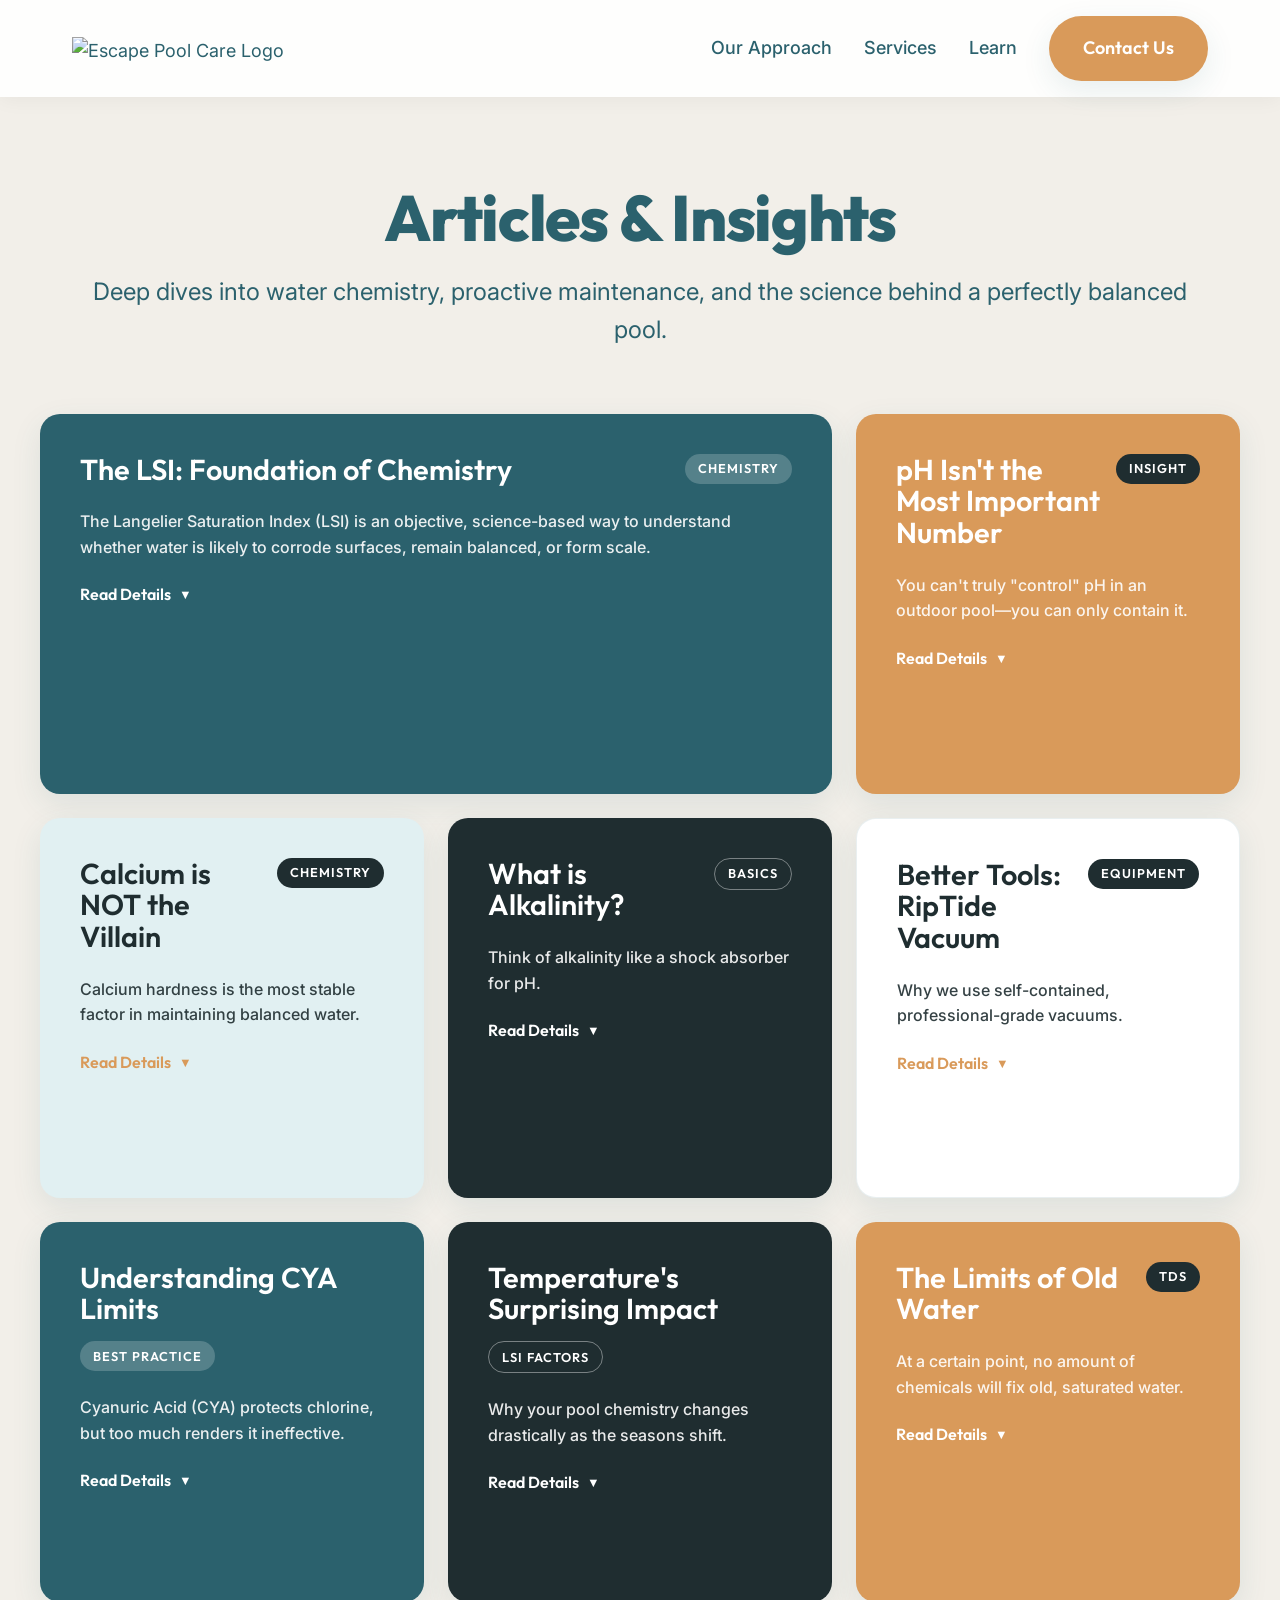
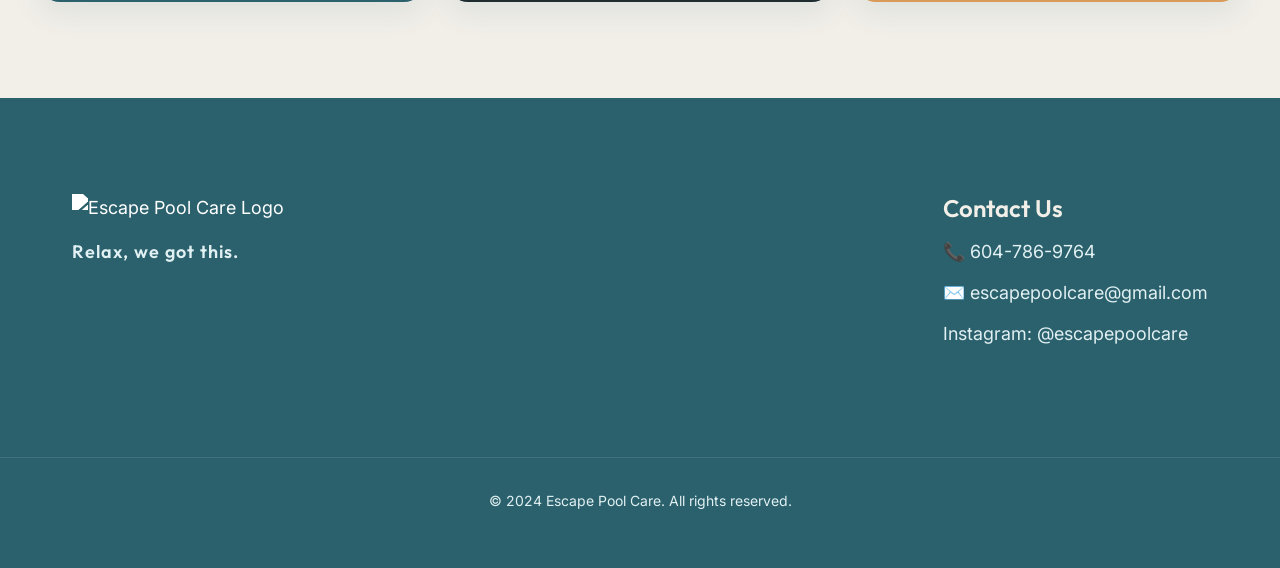
==== blog.html @ 66d0ea08 "Add files via upload" ====
<!DOCTYPE html>
<html lang="en">
<head>
    <meta charset="UTF-8">
    <meta name="viewport" content="width=device-width, initial-scale=1.0">
    <title>Learn | Escape Pool Care</title>
    <link rel="preconnect" href="https://fonts.googleapis.com">
    <link rel="preconnect" href="https://fonts.gstatic.com" crossorigin>
    <link href="https://fonts.googleapis.com/css2?family=Inter:wght@400;500;600&family=Outfit:wght@400;600;800&display=swap" rel="stylesheet">
    <link rel="stylesheet" href="styles.css">
</head>
<body>
    <!-- Navbar -->
    <header class="navbar">
        <div class="container nav-content">
            <a href="index.html" class="logo-link">
                <img src="assets/escape-long.png" alt="Escape Pool Care Logo" class="brand-logo prominent">
            </a>
            <nav class="nav-links">
                <a href="index.html#approach">Our Approach</a>
                <a href="services.html">Services</a>
                <a href="blog.html">Learn</a>
                <a href="contact.html" class="btn btn-primary">Contact Us</a>
            </nav>
        </div>
    </header>

    <!-- Blog Header -->
    <section class="page-header container">
        <h1 class="fade-in">Articles & Insights</h1>
        <p class="subtitle fade-in">Deep dives into water chemistry, proactive maintenance, and the science behind a perfectly balanced pool.</p>
    </section>

    <!-- Instagram-style Tile Grid for Blog Posts -->
    <section class="container section pt-0">
        <div class="tile-grid blog-grid">

            <!-- LSI Post -->
            <div class="tile tile-primary tile-large fade-in toggle-card">
                <div class="tile-content">
                    <div class="tile-header">
                        <h2>The LSI: Foundation of Chemistry</h2>
                        <span class="tile-tag">Chemistry</span>
                    </div>
                    <p class="tile-desc summary-text">The Langelier Saturation Index (LSI) is an objective, science-based way to understand whether water is likely to corrode surfaces, remain balanced, or form scale.</p>
                    
                    <div class="card-details">
                        <p>The Langelier Saturation Index (LSI) is a foundational concept in water chemistry and a cornerstone of our approach to proactive pool care. Originally developed in the 1930s by Dr. Wilfred Langelier, the LSI measures the balance of water with respect to calcium carbonate (CaCO₃). It's an objective, science-based way to understand whether water is likely to corrode surfaces, remain balanced, or form scale, all of which are critical for maintaining healthy, long-lasting pool water.</p>
                        <h4>What LSI Is and Why It Matters</h4>
                        <p>Water is a universal solvent that constantly seeks equilibrium. The LSI expresses this drive for balance as a single number: 0.00 is perfectly balanced. Below – 0.30 indicates water is undersaturated with calcium carbonate and will aggressively seek calcium, potentially damaging pool surfaces. Above +0.30 means water is oversaturated and likely to deposit unwanted scale.</p>
                        <p>Keeping the LSI within the acceptable range helps prevent etching, corrosion, scaling, plaster dust, and other common pool water problems that occur when chemistry is out of balance.</p>
                        <h4>A Better Way to Think About Water</h4>
                        <p>Rather than reacting to changes in pool chemistry after problems appear, understanding and managing the LSI allows for predictive and proactive pool care. By focusing on equilibrium and water balance, pool owners and operators can reduce maintenance headaches and protect their investment over time.</p>
                    </div>
                    <button class="expand-btn">Read Details <span class="arrow">▼</span></button>
                </div>
            </div>

            <!-- pH Post -->
            <div class="tile tile-accent fade-in toggle-card">
                <div class="tile-content">
                    <div class="tile-header">
                        <h2>pH Isn't the Most Important Number</h2>
                        <span class="tile-tag dark">Insight</span>
                    </div>
                    <p class="tile-desc summary-text">You can't truly "control" pH in an outdoor pool—you can only contain it.</p>
                    
                    <div class="card-details">
                        <p>When most people think about pool chemistry, pH is often the first number they learn about. Traditional pool guidelines suggest keeping pH around 7.4–7.6. But what if that focus misses the bigger picture?</p>
                        <p>pH measures how acidic or basic water is, specifically the concentration of hydrogen ions in the water. But pH doesn't exist in isolation, it's part of a complex web of water chemistry that includes things like total alkalinity, calcium hardness, and cyanuric acid.</p>
                        <p>Here's the critical insight: you can't truly "control" pH in an outdoor pool — you can only contain it. That's because pH naturally rises over time as carbon dioxide (CO₂) leaves the water and seeks equilibrium with the air above. Pools, like an opened carbonated drink, slowly lose CO₂ until they reach a natural upper limit called the pH ceiling.</p>
                        <p>Instead of treating pH as a target to control, at Escape Pool Care we focus on setting a predictable pH ceiling using alkalinity and maintaining overall water balance so that pH naturally stays within safe, stable limits.</p>
                    </div>
                    <button class="expand-btn">Read Details <span class="arrow">▼</span></button>
                </div>
            </div>

            <!-- Calcium Post -->
            <div class="tile tile-secondary fade-in toggle-card">
                <div class="tile-content">
                    <div class="tile-header">
                        <h2 class="dark-text">Calcium is NOT the Villain</h2>
                        <span class="tile-tag dark">Chemistry</span>
                    </div>
                    <p class="tile-desc dark-text summary-text">Calcium hardness is the most stable factor in maintaining balanced water.</p>
                    
                    <div class="card-details">
                        <p>When it comes to pool chemistry, calcium hardness often gets a bad rap. Many people assume that high calcium automatically means scale problems. In reality, calcium hardness is one of the most important and stable factors in maintaining balanced water, especially when viewed through the lens of the LSI.</p>
                        <p>Of all the factors in the LSI equation, calcium hardness provides the most stable baseline. Parameters like pH and alkalinity can fluctuate daily, but calcium hardness changes slowly. This makes it the best anchor for achieving a balanced LSI that keeps water neither corrosive nor scale-forming.</p>
                        <p>Many pool owners are taught to fear calcium because scale is often made of calcium carbonate. However, scale doesn't occur because calcium levels are "high", it occurs because the overall chemistry conditions push the LSI too high. Calcium hardness simply supplies calcium ions, it doesn't force them out of solution.</p>
                        <p>Don't treat calcium hardness as a villain — it's a key stabilizer of your water chemistry.</p>
                    </div>
                    <button class="expand-btn">Read Details <span class="arrow">▼</span></button>
                </div>
            </div>

            <!-- Alkalinity Post -->
            <div class="tile tile-dark fade-in toggle-card">
                <div class="tile-content">
                    <div class="tile-header">
                        <h2>What is Alkalinity?</h2>
                        <span class="tile-tag outline">Basics</span>
                    </div>
                    <p class="tile-desc summary-text">Think of alkalinity like a shock absorber for pH.</p>
                    
                    <div class="card-details">
                        <p>Alkalinity is one of the most important chemical measurements in pool water not because it's a "target number" to hit, but because it tells you how stable your water chemistry will be and how that chemistry influences water balance over time.</p>
                        <p>In pool chemistry, Total Alkalinity (TA) measures all the alkaline substances in the water that can neutralize acids and resist changes to pH. These alkaline substances are bicarbonates and carbonates and they help "buffer" the water.</p>
                        <p>Think of alkalinity like a shock absorber for pH: Higher alkalinity makes it harder for pH to move down rapidly. Lower alkalinity means pH can swing down rapidly with very small chemical additions.</p>
                        <p>In short, alkalinity isn't just a number it's a buffer that keeps your water balanced and your pool healthier over the long term.</p>
                    </div>
                    <button class="expand-btn">Read Details <span class="arrow">▼</span></button>
                </div>
            </div>

            <!-- RipTide Post -->
            <div class="tile tile-light fade-in toggle-card">
                <div class="tile-content">
                    <div class="tile-header">
                        <h2 class="dark-text">Better Tools: RipTide Vacuum</h2>
                        <span class="tile-tag dark">Equipment</span>
                    </div>
                    <p class="tile-desc dark-text summary-text">Why we use self-contained, professional-grade vacuums.</p>
                    
                    <div class="card-details">
                        <p>The RipTide vacuum system is built specifically for professional-grade pool cleaning with a focus on protecting a pool's filtration system and equipment, delivering high-quality cleaning performance, and reducing unnecessary water loss — making it a top choice among pool care experts.</p>
                        <p>Unlike traditional pool vacuuming methods that hook directly into a pool's filter and circulation system, our RipTide vacuum is self-contained. It vacuums debris independently without relying on the pool's pump or filter.</p>
                        <p>This means less debris is forced into the pool's filter on every clean, significantly reducing the need for backwash. Fewer heavy debris loads improve circulation efficiency and extend filter life.</p>
                        <p>By keeping debris out of the filter in the first place, the RipTide skips the need for constant backwashing helping homeowners conserve water, chemical cost and reduce the wear that comes from repeated filtration cycles.</p>
                    </div>
                    <button class="expand-btn">Read Details <span class="arrow">▼</span></button>
                </div>
            </div>

            <!-- External Inspiration Post (CYA) -->
            <div class="tile tile-primary fade-in toggle-card">
                <div class="tile-content">
                    <div class="tile-header">
                        <h2>Understanding CYA Limits</h2>
                        <span class="tile-tag">Best Practice</span>
                    </div>
                    <p class="tile-desc summary-text">Cyanuric Acid (CYA) protects chlorine, but too much renders it ineffective.</p>
                    
                    <div class="card-details">
                        <p>Cyanuric acid (CYA) acts like sunscreen for your chlorine, protecting it from being rapidly degraded by the sun's UV rays. In an outdoor pool, some CYA is absolutely essential to maintain a free chlorine residual during the day.</p>
                        <p>However, more is not always better. While a little CYA protects chlorine, too much CYA binds to the chlorine, over-stabilizing it and severely reducing its sanitizing power. When CYA levels climb too high (often due to prolonged use of stabilized chlorine tabs), the water requires exponentially more free chlorine to achieve the same killing power.</p>
                        <p>Maintaining proper Free Chlorine to CYA ratios is critical for avoiding cloudy water and algae blooms during the hot summer months. At Escape Pool Care, we carefully monitor and limit CYA accumulation to ensure your chlorine remains active, effective, and capable of keeping your water safe.</p>
                    </div>
                    <button class="expand-btn">Read Details <span class="arrow">▼</span></button>
                </div>
            </div>

            <!-- Additional Post 1: Temperature and LSI -->
            <div class="tile tile-dark fade-in toggle-card">
                <div class="tile-content">
                    <div class="tile-header">
                        <h2>Temperature's Surprising Impact</h2>
                        <span class="tile-tag outline">LSI Factors</span>
                    </div>
                    <p class="tile-desc summary-text">Why your pool chemistry changes drastically as the seasons shift.</p>
                    
                    <div class="card-details">
                        <p>Many pool owners are surprised to learn that water temperature is one of the most critical, yet often overlooked, factors in the LSI equation. As water gets colder, it becomes more aggressive and seeks calcium to balance itself.</p>
                        <p>This is why understanding "Winterizing" is so important. A pool that was perfectly balanced at 85 degrees in July will have a dangerously low, corrosive LSI at 45 degrees in December if left unadjusted. We proactively adjust calcium and alkalinity heading into the colder months to protect your plaster surfaces against this natural temperature shift.</p>
                    </div>
                    <button class="expand-btn">Read Details <span class="arrow">▼</span></button>
                </div>
            </div>

            <!-- Additional Post 2: Total Dissolved Solids -->
            <div class="tile tile-accent fade-in toggle-card">
                <div class="tile-content">
                    <div class="tile-header">
                        <h2>The Limits of Old Water</h2>
                        <span class="tile-tag dark">TDS</span>
                    </div>
                    <p class="tile-desc summary-text">At a certain point, no amount of chemicals will fix old, saturated water.</p>
                    
                    <div class="card-details">
                        <p>Total Dissolved Solids (TDS) measures everything that has ever dissolved into your pool water: salt, sunscreen, calcium, bather waste, and leftover chemical byproducts.</p>
                        <p>While TDS rises slowly over the years, water eventually becomes over-saturated. When TDS climbs too high (often past 2000-3000 ppm over baseline), it begins to suppress chlorine effectiveness and throws off the LSI calculation, making it incredibly difficult to maintain balance. This is why we recommend regular, measured dilutions or a complete drain-and-fill every few years to reset your water's chemistry foundation.</p>
                    </div>
                    <button class="expand-btn">Read Details <span class="arrow">▼</span></button>
                </div>
            </div>

        </div>
    </section>

    <!-- Footer / Contact -->
    <footer id="contact" class="footer">
        <div class="container footer-content">
            <div class="footer-brand">
                <img src="assets/escape-long.png" alt="Escape Pool Care Logo" class="footer-logo">
                <p>Relax, we got this.</p>
            </div>
            <div class="footer-contact">
                <h3>Contact Us</h3>
                <ul>
                    <li><a href="tel:604-786-9764">📞 604-786-9764</a></li>
                    <li><a href="mailto:escapepoolcare@gmail.com">✉️ escapepoolcare@gmail.com</a></li>
                    <li><a href="https://instagram.com/escapepoolcare" target="_blank">Instagram: @escapepoolcare</a></li>
                </ul>
            </div>
        </div>
        <div class="footer-bottom">
            <p>&copy; 2024 Escape Pool Care. All rights reserved.</p>
        </div>
    </footer>

    <script src="script.js"></script>
</body>
</html>
---- styles.css ----
/* CSS Variables based on updated brand guidelines */
:root {
    /* Brand Colors */
    --clr-primary: #2b616d;    /* Deep Teal */
    --clr-secondary: #e1f0f2;  /* Light Teal */
    --clr-accent: #D99A5A;     /* Warm Cedar/Gold */
    --clr-bg: #F2EFE9;         /* Light Sand */
    --clr-text-main: #1f2d30;  /* Dark Slate */
    --clr-white: #ffffff;
    
    /* Typography */
    --font-heading: 'Outfit', Arial, sans-serif;
    --font-body: 'Inter', Helvetica, sans-serif;
    
    /* Layout */
    --max-width: 1200px;
    --spacing-sm: 1rem;
    --spacing-md: 2rem;
    --spacing-lg: 4rem;
    --spacing-xl: 6rem;
    
    /* Effects */
    --shadow-soft: 0 10px 30px rgba(43, 97, 109, 0.1);
    --shadow-hover: 0 15px 40px rgba(43, 97, 109, 0.15);
    --radius-md: 12px;
    --radius-lg: 20px;
    --transition: all 0.3s cubic-bezier(0.25, 0.8, 0.25, 1);
}

/* Reset */
* {
    margin: 0;
    padding: 0;
    box-sizing: border-box;
}

html {
    scroll-behavior: smooth;
    font-size: 16px;
}

body {
    font-family: var(--font-body);
    font-size: 1.125rem;
    line-height: 1.6;
    color: var(--clr-text-main);
    background-color: var(--clr-bg);
    overflow-x: hidden;
}

/* Typography elements */
h1, h2, h3, h4, h5, h6 {
    font-family: var(--font-heading);
    color: var(--clr-primary);
    line-height: 1.2;
    margin-bottom: var(--spacing-sm);
}

h1 {
    font-size: clamp(3rem, 5vw, 5rem);
    font-weight: 800;
    letter-spacing: -0.02em;
}

h2 {
    font-size: clamp(2rem, 3vw, 3rem);
    font-weight: 600;
}

h3 {
    font-size: 1.5rem;
    font-weight: 600;
}

h4 {
    font-size: 1.25rem;
    font-weight: 600;
    color: var(--clr-text-main);
}

p {
    margin-bottom: 1.5rem;
}

a {
    text-decoration: none;
    color: var(--clr-primary);
    transition: var(--transition);
}

/* Utils */
.container {
    max-width: var(--max-width);
    margin: 0 auto;
    padding: 0 var(--spacing-md);
}

.section {
    padding: var(--spacing-xl) 0;
}

.bg-light {
    background-color: var(--clr-white);
}

.section-title {
    text-align: center;
    margin-bottom: var(--spacing-lg);
}

.section-title.left-align {
    text-align: left;
}

.accent-text {
    color: var(--clr-accent);
}

/* Buttons */
.btn {
    display: inline-block;
    padding: 1rem 2rem;
    font-family: var(--font-heading);
    font-weight: 600;
    border-radius: 50px;
    cursor: pointer;
    transition: var(--transition);
    border: 2px solid transparent;
}

.btn-primary {
    background-color: var(--clr-accent);
    color: var(--clr-white);
    box-shadow: var(--shadow-soft);
}

.btn-primary:hover {
    background-color: #c4894f;
    transform: translateY(-3px);
    box-shadow: var(--shadow-hover);
    color: var(--clr-white);
}

.btn-secondary {
    background-color: transparent;
    color: var(--clr-primary);
    border-color: var(--clr-primary);
}

.btn-secondary:hover {
    background-color: var(--clr-primary);
    color: var(--clr-white);
}

/* Navbar */
.navbar {
    position: fixed;
    top: 0;
    left: 0;
    width: 100%;
    background-color: rgba(255, 255, 255, 0.9);
    backdrop-filter: blur(10px);
    -webkit-backdrop-filter: blur(10px);
    z-index: 100;
    padding: 1rem 0;
    box-shadow: 0 2px 20px rgba(0,0,0,0.05);
}

.nav-content {
    display: flex;
    justify-content: space-between;
    align-items: center;
}

.brand-logo {
    height: 70px;
    width: auto;
    transition: var(--transition);
}

.brand-logo.prominent {
    height: 125px; /* Increased size significantly */
    margin-top: 5px;
    margin-bottom: -5px;
}

.nav-links {
    display: flex;
    align-items: center;
    gap: 2rem;
}

.nav-links a:not(.btn) {
    font-weight: 500;
}

.nav-links a:not(.btn):hover {
    color: var(--clr-accent);
}

/* Hero Section */
.hero {
    min-height: 100vh;
    display: flex;
    align-items: center;
    padding-top: 100px;
    background: linear-gradient(135deg, var(--clr-secondary) 0%, var(--clr-bg) 100%);
    position: relative;
    overflow: hidden;
}

/* Inner Pages Header */
.page-header {
    padding-top: 180px; /* Account for the larger 125px navbar logo */
    padding-bottom: 2rem;
    text-align: center;
}

/* Decorative background circle */
.hero::before {
    content: '';
    position: absolute;
    width: 800px;
    height: 800px;
    border-radius: 50%;
    background: radial-gradient(circle, rgba(217, 154, 90, 0.1) 0%, rgba(217, 154, 90, 0) 70%);
    top: -200px;
    right: -200px;
    z-index: 0;
}

.hero-content {
    position: relative;
    z-index: 1;
}

.hero-text {
    max-width: 800px;
    margin: 0 auto;
    text-align: center;
}

.subtitle {
    font-size: 1.5rem;
    color: var(--clr-primary);
    margin-bottom: var(--spacing-md);
    font-weight: 400;
}

.hero-cta {
    display: flex;
    gap: 1.5rem;
    justify-content: center;
}

/* Cards / Services / Blog Grid Layouts */
.grid {
    display: grid;
    grid-template-columns: repeat(auto-fit, minmax(300px, 1fr));
    gap: 2rem;
}

/* Instagram-style Masonry Tile Grid */
.pt-0 {
    padding-top: 0;
}

.tile-grid {
    display: grid;
    grid-template-columns: repeat(auto-fit, minmax(300px, 1fr));
    gap: 1.5rem;
    grid-auto-flow: dense; /* Helps with masonry packing */
}

/* Base Tile */
.tile {
    border-radius: var(--radius-lg);
    padding: 2.5rem;
    display: flex;
    flex-direction: column;
    justify-content: flex-start;
    transition: var(--transition);
    box-shadow: var(--shadow-soft);
    position: relative;
    overflow: hidden;
    /* Aspect ratio push for Instagram square feel */
    min-height: 380px; 
}

.tile:hover {
    transform: translateY(-5px) scale(1.02);
    box-shadow: var(--shadow-hover);
}

.tile-large {
    grid-column: span 2;
}

/* Tile Themes */
.tile-primary {
    background-color: var(--clr-primary);
    color: var(--clr-white);
}

.tile-primary h2, .tile-primary h3 { color: var(--clr-white); }

.tile-secondary {
    background-color: var(--clr-secondary);
    color: var(--clr-text-main);
}

.tile-accent {
    background-color: var(--clr-accent);
    color: var(--clr-white);
}

.tile-accent h2, .tile-accent h3 { color: var(--clr-white); }

.tile-dark {
    background-color: var(--clr-text-main);
    color: var(--clr-white);
}

.tile-dark h2, .tile-dark h3 { color: var(--clr-white); }

.tile-light {
    background-color: var(--clr-white);
    color: var(--clr-text-main);
    border: 1px solid rgba(43, 97, 109, 0.1);
}

.dark-text {
    color: var(--clr-text-main) !important;
}

/* Tile Typography & Layout */
.tile-header {
    display: flex;
    justify-content: space-between;
    align-items: flex-start;
    gap: 1rem;
    margin-bottom: 1.5rem;
    flex-wrap: wrap;
}

.tile-header h2 {
    font-size: 1.8rem;
    margin: 0;
    line-height: 1.1;
    flex: 1;
}

.tile-tag {
    font-size: 0.8rem;
    font-weight: 600;
    font-family: var(--font-heading);
    padding: 0.3rem 0.8rem;
    border-radius: 50px;
    background: rgba(255,255,255,0.2);
    color: white;
    text-transform: uppercase;
    letter-spacing: 1px;
    white-space: nowrap;
}

.tile-tag.dark {
    background: var(--clr-text-main);
    color: var(--clr-white);
}

.tile-tag.outline {
    background: transparent;
    border: 1px solid rgba(255,255,255,0.4);
}

.tile-desc {
    font-size: 1.1rem;
    font-weight: 500;
    margin-bottom: 1.5rem;
    opacity: 0.9;
}

.tile-text {
    font-size: 0.95rem;
    opacity: 0.8;
}

.tile-list {
    list-style: none;
    padding: 0;
    margin: 1rem 0;
}

.tile-list li {
    font-size: 0.95rem;
    margin-bottom: 0.5rem;
    padding-left: 1.5rem;
    position: relative;
    opacity: 0.9;
}

.tile-list li::before {
    content: '→';
    position: absolute;
    left: 0;
    top: 0;
    opacity: 0.8;
}

.tile-includes {
    font-weight: 600;
    font-size: 0.9rem;
    text-transform: uppercase;
    letter-spacing: 1px;
    opacity: 0.8;
    margin-bottom: 0.5rem;
}

.tile-footer-note {
    font-size: 0.85rem;
    font-style: italic;
    opacity: 0.7;
    margin-top: auto;
    padding-top: 1rem;
}

@media (max-width: 768px) {
    .tile-grid {
        grid-template-columns: 1fr;
    }
    .tile-large {
        grid-column: span 1;
    }
    .tile {
        min-height: auto;
    }
}

.card {
    background: var(--clr-white);
    border-radius: var(--radius-lg);
    box-shadow: var(--shadow-soft);
    transition: var(--transition);
    border: 1px solid rgba(43, 97, 109, 0.05);
    overflow: hidden;
    display: flex;
    flex-direction: column;
}

.card:hover {
    transform: translateY(-8px);
    box-shadow: var(--shadow-hover);
    border-color: rgba(43, 97, 109, 0.15);
}

.card-header-img {
    width: 100%;
    height: 140px;
    overflow: hidden;
    position: relative;
    background-color: var(--clr-primary);
    display: flex;
    align-items: center;
    justify-content: center;
    padding: 1rem;
}

.card-header-img img {
    max-width: 100%;
    max-height: 100%;
    object-fit: contain;
    filter: brightness(0) invert(1);
}

.card-content {
    padding: 2rem;
    flex: 1;
    display: flex;
    flex-direction: column;
}

.card h3 {
    margin-bottom: 0.5rem;
}

.summary-text {
    font-size: 1rem;
    color: inherit;
    margin-bottom: 1.5rem;
}

.card-details {
    display: none;
    font-size: 0.95rem;
    color: inherit;
    margin-bottom: 1.5rem;
    padding-top: 1rem;
    border-top: 1px solid rgba(43, 97, 109, 0.1);
}

.card.expanded .card-details,
.tile.expanded .card-details {
    display: block;
    animation: fadeIn 0.4s ease-out;
}

.card.expanded .summary-text,
.tile.expanded .summary-text {
    display: none;
}

.expand-btn {
    background: none;
    border: none;
    color: var(--clr-accent);
    font-family: var(--font-heading);
    font-weight: 600;
    cursor: pointer;
    font-size: 1rem;
    display: flex;
    align-items: center;
    gap: 0.5rem;
    margin-top: auto;
    transition: var(--transition);
}

.tile-accent .expand-btn,
.tile-primary .expand-btn,
.tile-dark .expand-btn {
    color: var(--clr-white);
}

.expand-btn:hover {
    opacity: 0.7;
}

.arrow {
    font-size: 0.8em;
    transition: transform 0.3s ease;
}

.card.expanded .arrow,
.tile.expanded .arrow {
    transform: rotate(180deg);
}

/* -----------------------------
   Contact Page specific CSS
   ----------------------------- */

/* Inner Pages Header */
.page-header {
    padding-top: 180px; /* Account for the larger 125px navbar logo */
    padding-bottom: 2rem;
    text-align: center;
}

/* Set a dark full background and restrict scrolling */
.contact-body {
    background-color: var(--clr-text-main);
    color: var(--clr-white);
    min-height: 100vh;
    display: flex;
    flex-direction: column;
}

.contact-body .navbar {
    background: transparent;
    box-shadow: none;
}

.contact-body .nav-links a {
    color: var(--clr-white);
}

/* The hero wrapper is pushed below the fixed navbar */
.contact-hero {
    flex-grow: 1;
    position: relative;
    display: flex;
    align-items: center;
    padding: 180px 0 100px; /* Accounts for the new 125px navbar logo */
    overflow: hidden;
    background: linear-gradient(rgba(31, 45, 48, 0.4), var(--clr-text-main)), url('assets/escape-logo-only.png') center/cover no-repeat;
    background-blend-mode: overlay;
}

.contact-overlay {
    position: absolute;
    inset: 0;
    background: linear-gradient(90deg, var(--clr-text-main) 0%, rgba(31, 45, 48, 0.8) 100%);
    z-index: 1;
}

.contact-container {
    position: relative;
    z-index: 2;
    display: grid;
    grid-template-columns: 1fr 1fr;
    gap: 4rem;
    align-items: start;
    width: 100%;
}

.contact-info h1 {
    font-size: 3rem;
    color: var(--clr-white);
    margin-bottom: 1.5rem;
}

.contact-info p {
    font-size: 1.1rem;
    line-height: 1.8;
    color: rgba(255, 255, 255, 0.9);
    margin-bottom: 1.5rem;
}

.contact-details-block {
    margin-top: 3rem;
    padding-top: 2rem;
    border-top: 1px solid rgba(255, 255, 255, 0.2);
}

.contact-details-block h3 {
    color: var(--clr-white);
    margin-bottom: 1rem;
    font-size: 1.2rem;
}

.contact-details-block ul {
    list-style: none;
    padding: 0;
}

.contact-details-block ul li {
    margin-bottom: 0.8rem;
}

.contact-details-block ul li a {
    color: rgba(255, 255, 255, 0.8);
    text-decoration: none;
    transition: color 0.3s ease;
}

.contact-details-block ul li a:hover {
    color: var(--clr-white);
}

/* Form Styling (White blocks) */
.contact-form-wrapper {
    background: transparent;
}

.contact-form {
    display: flex;
    flex-direction: column;
    gap: 1.5rem;
}

.form-row {
    display: grid;
    grid-template-columns: 1fr 1fr;
    gap: 1.5rem;
}

.form-group {
    display: flex;
    flex-direction: column;
    gap: 0.5rem;
}

.form-group label {
    font-weight: 600;
    font-size: 0.95rem;
    color: var(--clr-white);
}

.optional {
    font-weight: 400;
    font-size: 0.8rem;
    opacity: 0.7;
    margin-left: 0.3rem;
}

.required {
    color: var(--clr-accent);
}

.form-group input,
.form-group textarea {
    width: 100%;
    padding: 1rem 1.2rem;
    background-color: var(--clr-white);
    border: none;
    border-radius: 4px; /* Slight rounding for modern feel */
    font-family: var(--font-body);
    font-size: 1rem;
    color: var(--clr-text-main);
    transition: box-shadow 0.3s ease;
}

.form-group input:focus,
.form-group textarea:focus {
    outline: none;
    box-shadow: 0 0 0 3px rgba(43, 97, 109, 0.5); /* Brand teal focus ring */
}

.form-group input::placeholder,
.form-group textarea::placeholder {
    color: rgba(31, 45, 48, 0.5);
}

.btn-white {
    background-color: var(--clr-white);
    color: var(--clr-text-main);
    padding: 1rem 2rem;
    font-weight: 600;
    letter-spacing: 1px;
    border-radius: var(--radius-sm);
    border: none;
    cursor: pointer;
    transition: var(--transition);
    align-self: flex-start;
    margin-top: 1rem;
}

.btn-white:hover {
    background-color: var(--clr-primary);
    color: var(--clr-white);
    transform: translateY(-2px);
}

.btn-white:disabled {
    opacity: 0.7;
    cursor: not-allowed;
    transform: none;
}

/* Form Submission Status Messaging */
.form-status {
    margin-top: 1rem;
    padding: 1rem;
    border-radius: 4px;
    font-weight: 500;
    display: none;
}

.form-status:not(:empty) {
    display: block;
}

.form-status.success {
    background-color: rgba(46, 204, 113, 0.2);
    color: #2ecc71;
    border: 1px solid rgba(46, 204, 113, 0.4);
}

.form-status.error {
    background-color: rgba(231, 76, 60, 0.2);
    color: #e74c3c;
    border: 1px solid rgba(231, 76, 60, 0.4);
}

/* Responsive adjustments for Contact page */
@media (max-width: 900px) {
    .contact-container {
        grid-template-columns: 1fr;
        gap: 3rem;
    }
    
    .contact-hero {
        padding-top: 150px;
    }
}

@media (max-width: 600px) {
    .form-row {
        grid-template-columns: 1fr;
    }
}

@keyframes fadeIn {
    from { opacity: 0; transform: translateY(-10px); }
    to { opacity: 1; transform: translateY(0); }
}

/* Philosophy */
.philosophy {
    position: relative;
}

.flex-row {
    display: flex;
    flex-wrap: wrap;
    align-items: center;
    gap: var(--spacing-lg);
}

.philosophy-text {
    flex: 1;
    min-width: 300px;
}

/* Accordion approximation */
.accordion {
    margin-top: var(--spacing-md);
}

.accordion-item {
    background: var(--clr-bg);
    padding: 1.5rem;
    border-radius: var(--radius-md);
    margin-bottom: 1rem;
    border-left: 4px solid var(--clr-accent);
}

.accordion-item h4 {
    margin-bottom: 0.5rem;
}

.accordion-item p {
    margin-bottom: 0;
    font-size: 1rem;
}

/* Footer */
.footer {
    background-color: var(--clr-primary);
    color: var(--clr-bg);
    padding: var(--spacing-xl) 0 var(--spacing-md);
}

.footer h3 {
    color: var(--clr-bg);
}

.footer p, .footer a {
    color: var(--clr-secondary);
}

.footer a:hover {
    color: var(--clr-accent);
}

.footer-content {
    display: flex;
    justify-content: space-between;
    flex-wrap: wrap;
    gap: 2rem;
    margin-bottom: var(--spacing-xl);
}

.footer-logo {
    height: 80px;
    filter: brightness(0) invert(1);
    margin-bottom: 1rem;
}

.footer-brand p {
    font-family: var(--font-heading);
    font-weight: 600;
    letter-spacing: 1px;
}

.footer-contact ul {
    list-style: none;
}

.footer-contact li {
    margin-bottom: 0.75rem;
}

.footer-bottom {
    text-align: center;
    border-top: 1px solid rgba(255,255,255,0.1);
    padding-top: var(--spacing-md);
    font-size: 0.875rem;
}

/* Animations */
.fade-in {
    opacity: 0;
    transform: translateY(20px);
    transition: opacity 0.6s ease-out, transform 0.6s ease-out;
}

.fade-in.visible {
    opacity: 1;
    transform: translateY(0);
}

/* Responsive */
@media (max-width: 768px) {
    .nav-links {
        display: none; /* Hide for extreme simplicity in MVP, could add hamburger */
    }
    
    .hero-cta {
        flex-direction: column;
    }
    
    .section {
        padding: var(--spacing-lg) 0;
    }
}
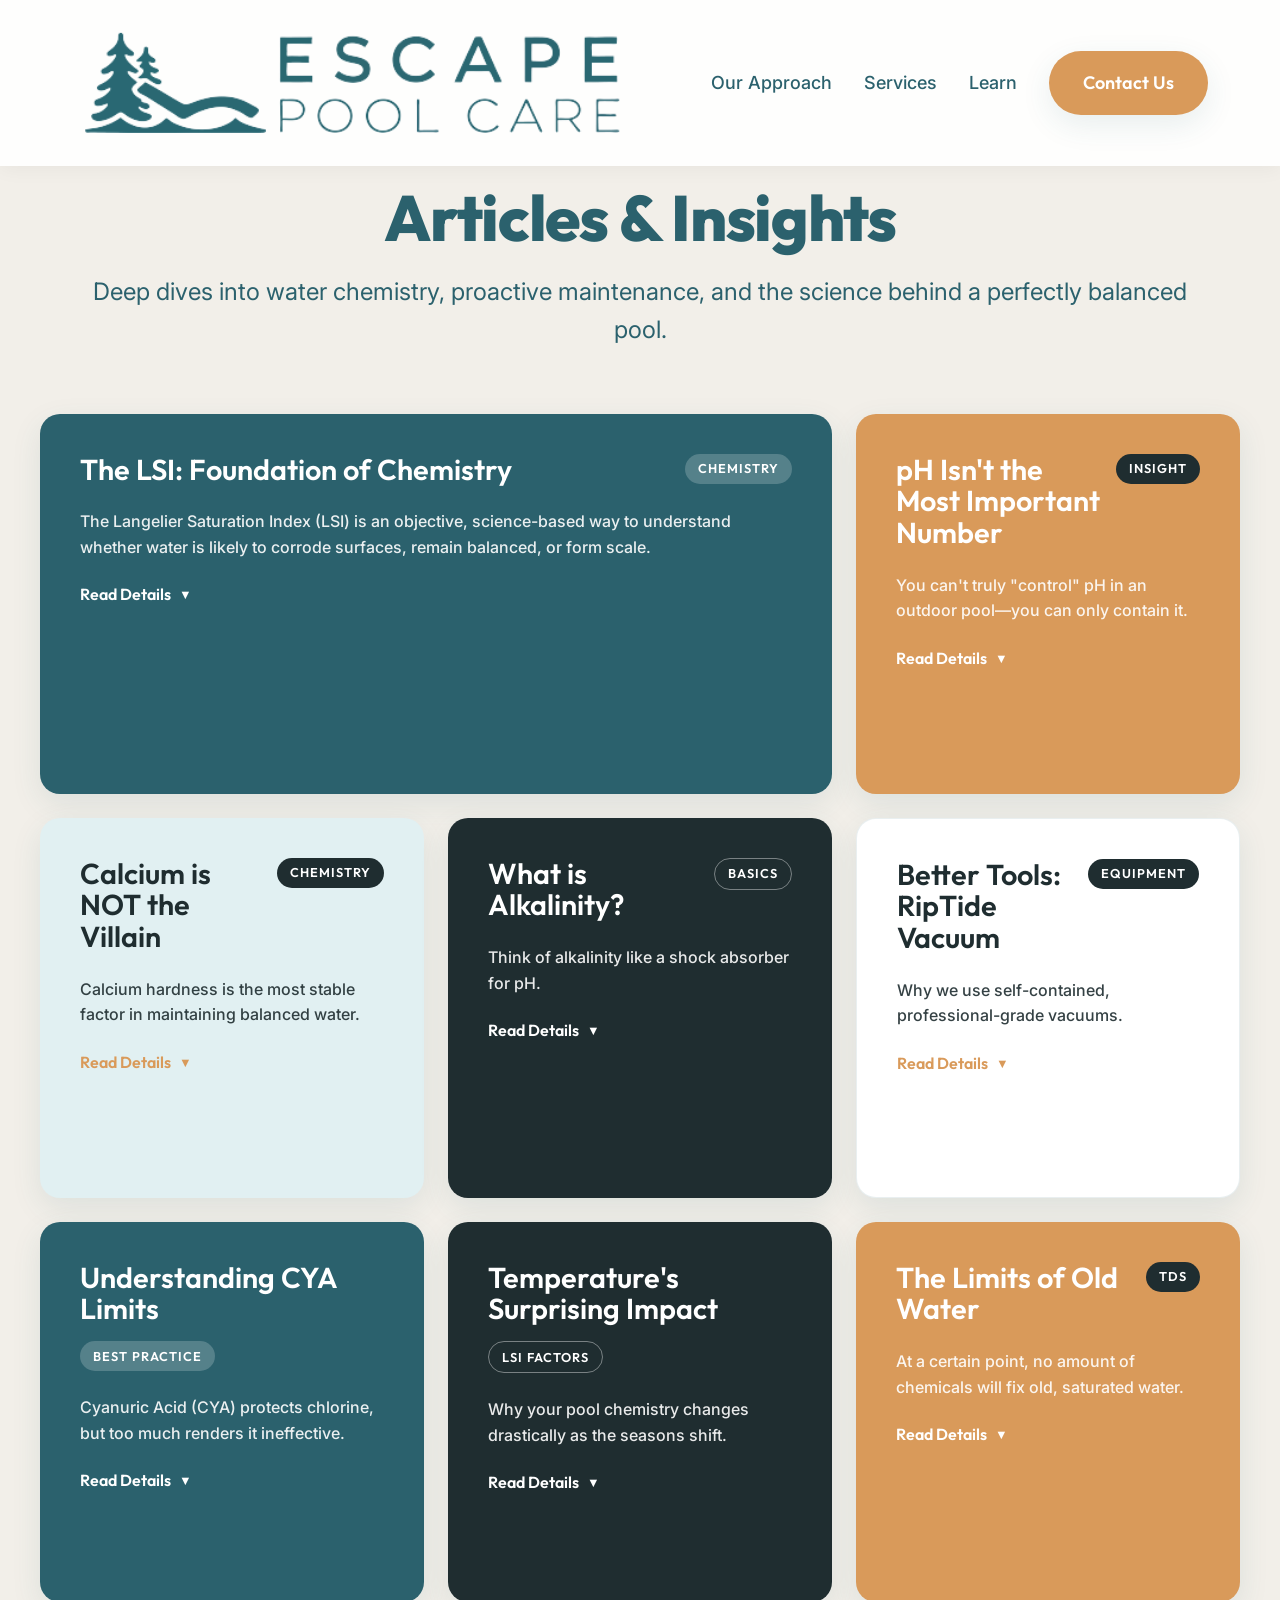
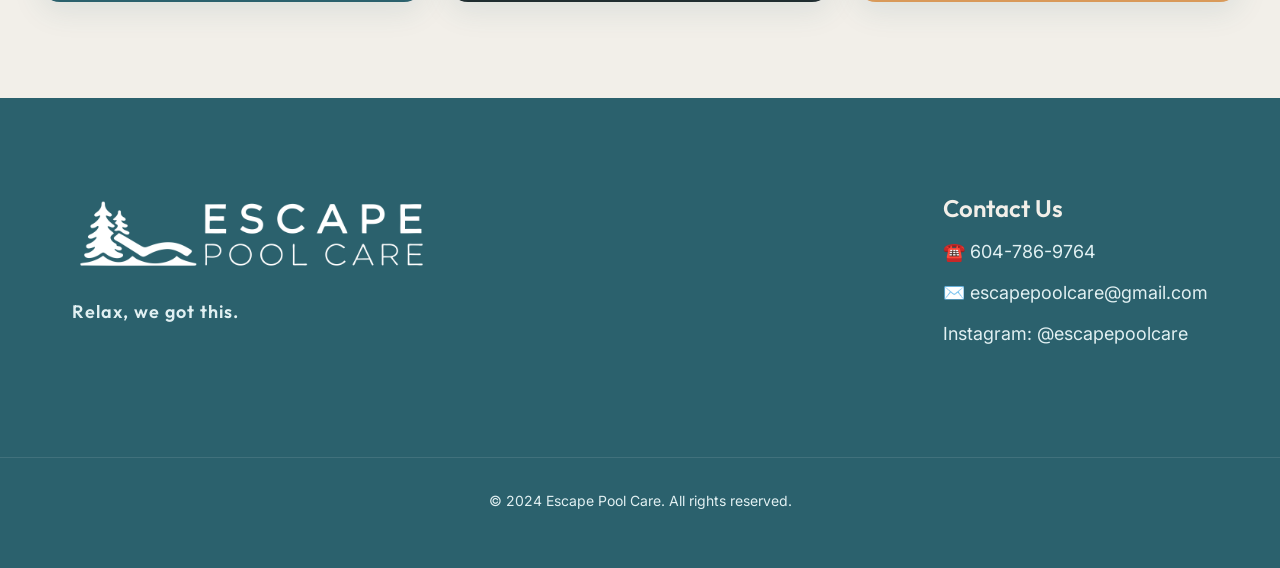
==== commit 00a0703c: "Add files via upload" ====
--- a/blog.html
+++ b/blog.html
@@ -197,7 +197,7 @@
             <div class="footer-contact">
                 <h3>Contact Us</h3>
                 <ul>
-                    <li><a href="tel:604-786-9764">📞 604-786-9764</a></li>
+                    <li><a href="tel:+16047869764">☎️ 604-786-9764</a></li>
                     <li><a href="mailto:escapepoolcare@gmail.com">✉️ escapepoolcare@gmail.com</a></li>
                     <li><a href="https://instagram.com/escapepoolcare" target="_blank">Instagram: @escapepoolcare</a></li>
                 </ul>
--- a/styles.css
+++ b/styles.css
@@ -891,10 +891,36 @@
 
 /* Responsive */
 @media (max-width: 768px) {
+    .nav-content {
+        flex-direction: column;
+        gap: 1rem;
+    }
+
     .nav-links {
-        display: none; /* Hide for extreme simplicity in MVP, could add hamburger */
+        display: flex;
+        flex-direction: row;
+        flex-wrap: wrap;
+        justify-content: center;
+        width: 100%;
+        gap: 1rem;
+    }
+
+    .nav-links .btn {
+        padding: 0.5rem 1.2rem;
+        font-size: 0.9rem;
+    }
+
+    .brand-logo.prominent {
+        width: 100%;
+        height: auto;
+        max-width: 350px; /* Restrict max scaling on large phones */
     }
     
+    /* Ensure content clears the mobile navbar, reduced because links are now horizontal */
+    .hero, .page-header, .contact-hero {
+        padding-top: 240px !important; 
+    }
+
     .hero-cta {
         flex-direction: column;
     }
